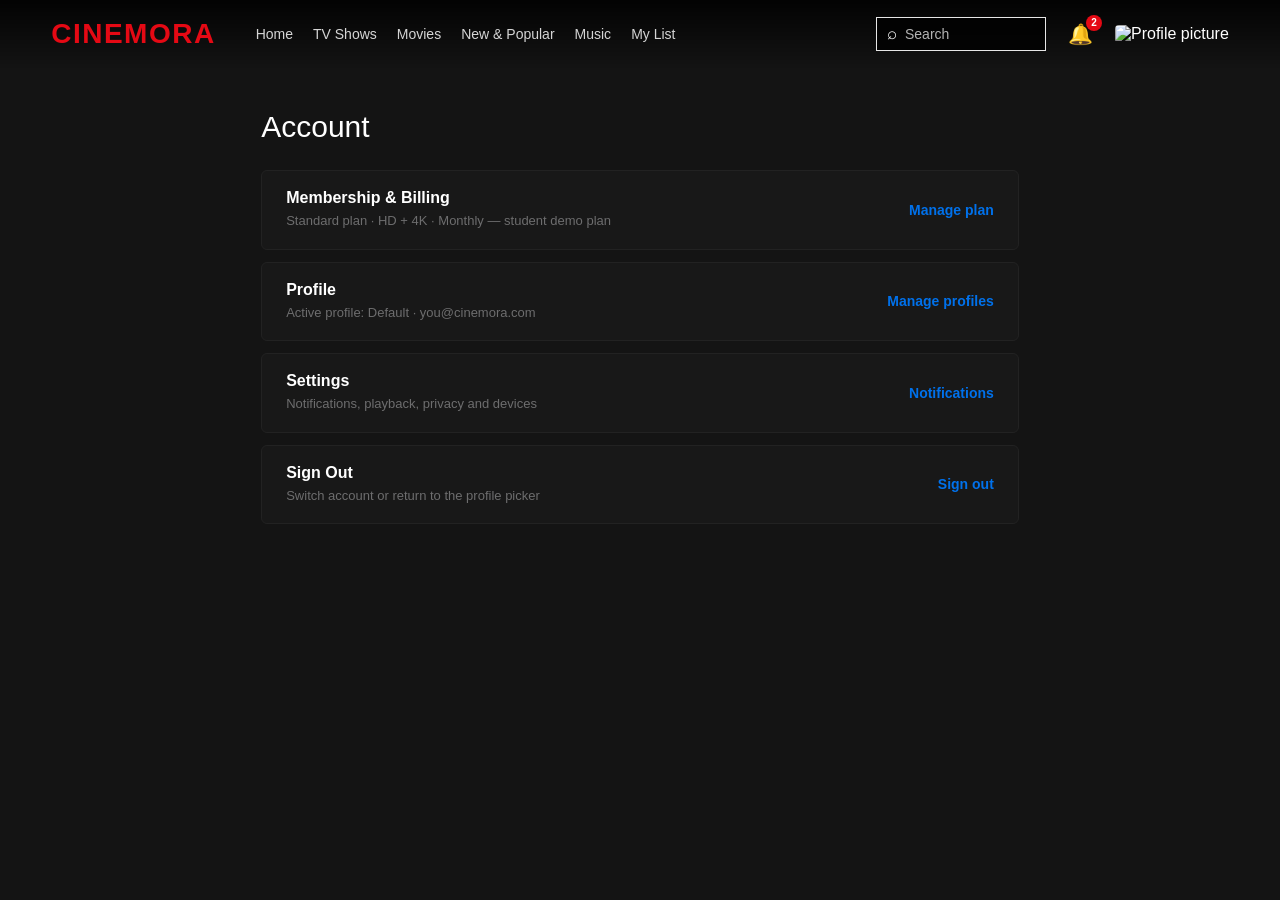
==== account.html @ a1ba240f "Initial commit: Netflix clone" ====
<!DOCTYPE html>
<html lang="en">
<head>
    <meta charset="UTF-8">
    <meta name="viewport" content="width=device-width, initial-scale=1.0">

    <title>N - Account</title>

    <link rel="icon" href="data:image/svg+xml,<svg xmlns='http://www.w3.org/2000/svg' viewBox='0 0 64 64'><rect width='64' height='64' rx='8' fill='%23E50914'/><text x='32' y='46' font-family='Arial,Helvetica,sans-serif' font-size='42' font-weight='bold' fill='%23FFFFFF' text-anchor='middle'>C</text></svg>">
    <link rel="stylesheet" href="assets/css/style.css">
    <link rel="stylesheet" href="assets/css/pages.css">
</head>
<body>

    <!-- NAVBAR -->
    <header class="navbar" id="navbar">

        <button class="hamburger" id="hamburger" aria-label="Open menu">☰</button>

        <a href="index.html" class="logo">
            <span class="logo-name" data-brand="name"></span>
        </a>

        <nav class="nav-links" id="nav-links">
            <a href="index.html">Home</a>
            <a href="index.html#tv-shows">TV Shows</a>
            <a href="index.html#movies">Movies</a>
            <a href="index.html#popular">New &amp; Popular</a>
            <a href="music.html">Music</a>
            <a href="favorites.html">My List</a>
        </nav>

        <div class="nav-right">

            <div class="search-box">
                <span>⌕</span>
                <input type="text" placeholder="Search">
            </div>

            <a href="notifications.html" class="icon-btn" id="bell" aria-label="Notifications" title="Notifications">🔔<span class="notif-dot" hidden></span></a>

            <div class="profile">
                <img src="https://i.pravatar.cc/56?img=12" alt="Profile picture">

                <div class="profile-menu">
                    <div class="profile-name"></div>

                    <a href="profiles.html">Manage Profiles</a>
                    <a href="account.html">Account</a>
                    <a href="#">Help Center</a>
                    <a href="profiles.html?signout=1">Sign Out</a>
                </div>
            </div>

        </div>

    </header>


    <!-- ACCOUNT -->
    <main class="account-main">

        <h1>Account</h1>

        <div class="acct-card">
            <div>
                <h3>Membership &amp; Billing</h3>
                <p>Standard plan · HD + 4K · Monthly — student demo plan</p>
            </div>
            <button class="acct-edit" id="plan-btn">Manage plan</button>
        </div>

        <div class="acct-card">
            <div>
                <h3>Profile</h3>
                <p id="account-profile">Watching as someone@cinemora.com</p>
            </div>
            <button class="acct-edit" id="profile-btn">Manage profiles</button>
        </div>

        <div class="acct-card">
            <div>
                <h3>Settings</h3>
                <p>Notifications, playback, privacy and devices</p>
            </div>
            <button class="acct-edit" id="notif-btn">Notifications</button>
        </div>

        <div class="acct-card">
            <div>
                <h3>Sign Out</h3>
                <p>Switch account or return to the profile picker</p>
            </div>
            <button class="acct-edit" id="signout-btn">Sign out</button>
        </div>

    </main>


    <!-- TOAST -->
    <div class="toast" id="toast" role="status" aria-live="polite" hidden></div>


    <script src="assets/js/config.js"></script>
    <script src="assets/js/branding.js"></script>
    <script src="assets/js/profile.js"></script>
    <script src="assets/js/account.js"></script>
</body>
</html>
---- assets/css/style.css ----
/* ============ VARIABLES & RESET ============ */

:root {
    --bg: #141414;
    --bg-soft: #181818;
    --bg-hover: #1f1f1f;
    --red: #e50914;
    --red-dark: #b20710;
    --text: #ffffff;
    --text-soft: #d5d5d5;
    --muted: #6d6d6e;
}

* {
    margin: 0;
    padding: 0;
    box-sizing: border-box;
}

html {
    scroll-behavior: smooth;
}

body {
    background-color: var(--bg);
    color: var(--text);
    font-family: 'Helvetica Neue', Helvetica, Arial, sans-serif;

    overflow-x: hidden;
}

a {
    text-decoration: none;
    color: inherit;
}

button {
    font-family: inherit;
    cursor: pointer;
}


/* ============ NAVBAR ============ */

.navbar {
    position: fixed;
    top: 0;
    left: 0;
    width: 100%;
    height: 68px;

    display: flex;
    align-items: center;
    gap: 30px;

    padding: 0 4%;

    background: linear-gradient(to bottom, rgba(0, 0, 0, 0.85), rgba(0, 0, 0, 0));
    transition: background-color 0.35s ease;

    z-index: 1000;
}

.navbar.scrolled {
    background-color: var(--bg);
    background-image: none;
}

.logo img {
    height: 30px;
    display: block;
}

.logo-name {
    font-size: 28px;
    font-weight: 800;
    line-height: 1;
    letter-spacing: 1.5px;
    color: #e50914;
    display: block;
    white-space: nowrap;
}

/* Hamburger */
.hamburger {
    display: none;

    border: none;
    background: none;

    color: var(--text);
    font-size: 26px;
    line-height: 1;
}


/* Nav links */

.nav-links {
    display: flex;
    align-items: center;
    gap: 20px;
    margin-left: 10px;
}

.nav-links a {
    font-size: 14px;
    color: var(--text-soft);
    transition: color 0.25s ease;
}

.nav-links a:hover,
.nav-links a.active {
    color: var(--text);
    font-weight: 600;
}


/* Right side */

.nav-right {
    display: flex;
    align-items: center;
    gap: 22px;

    margin-left: auto;
}

.search-box {
    display: flex;
    align-items: center;

    border: 1px solid rgba(255, 255, 255, 0.9);
    background-color: rgba(0, 0, 0, 0.75);

    padding: 6px 10px;
}

.search-box span {
    font-size: 17px;
    margin-right: 8px;
}

.search-box input {
    width: 130px;
    border: none;
    outline: none;
    background: transparent;
    color: var(--text);
    font-size: 14px;
}

.search-box input::placeholder {
    color: #b3b3b3;
}

.search-status {
    color: var(--muted);
    font-size: 15px;
    padding: 10px 0 20px;
}

/* Empty "My List" state */
.my-list-empty {
    text-align: center;
    padding: 3rem 1rem;
}

.my-list-empty .search-status {
    padding: 0;
    font-size: 1.1rem;
    font-weight: 600;
}

.btn-browse {
    display: inline-block;
    margin-top: 1.25rem;
    padding: 0.65rem 1.75rem;
    border: 1px solid var(--text);
    border-radius: 6px;
    background: var(--brand);
    color: var(--text);
    font-weight: 600;
    font-size: 0.95rem;
    cursor: pointer;
    text-decoration: none;
    transition: background 0.2s;
}

.btn-browse:hover {
    background: #e40f26;
}

.icon-btn {
    position: relative;
    border: none;
    background: none;
    font-size: 20px;
    color: var(--text);
}

.icon-btn .notif-dot {
    position: absolute;
    top: -7px;
    right: -9px;

    min-width: 16px;
    height: 16px;

    padding: 0 4px;

    background-color: var(--red);
    color: #fff;

    border-radius: 50%;
    font-size: 10px;
    font-weight: 700;
    line-height: 16px;
    text-align: center;
}

.icon-btn .notif-dot[hidden] {
    display: none;
}


/* Profile dropdown */

.profile {
    position: relative;
    cursor: pointer;
}

.profile > img {
    width: 34px;
    height: 34px;
    border-radius: 4px;
}

.profile-menu {
    display: none;

    position: absolute;
    top: 48px;
    right: 0;

    min-width: 200px;

    padding: 8px 0;

    background-color: var(--bg-soft);
    border: 1px solid #3a3a3a;
    box-shadow: 0 8px 20px rgba(0, 0, 0, 0.6);

    font-size: 13px;
}

.profile::after {
    content: "";
    display: block;

    position: absolute;
    top: 34px;
    left: 0;

    width: 100%;
    height: 18px;
}

.profile:hover .profile-menu {
    display: block;
}

.profile.open .profile-menu {
    display: block;
}

.profile-menu .profile-name {
    display: flex;
    align-items: center;
    gap: 10px;

    padding: 10px 15px;

    color: var(--text);
    border-bottom: 1px solid #3a3a3a;

    padding-bottom: 16px;
}

.profile-menu .profile-name img {
    width: 30px;
    height: 30px;
    border-radius: 4px;
}

.profile-menu a {
    display: block;
    padding: 12px 15px;
    color: var(--text-soft);
}

.profile-menu a:hover {
    color: var(--text);
    text-decoration: underline;
}


/* ============ HERO ============ */

.hero {
    min-height: clamp(520px, 84vh, 860px);

    display: flex;
    align-items: center;

    padding: 110px 4% 60px;

    background-size: cover;
    background-position: center top;
}

.hero-content {
    max-width: 560px;
    margin-top: 90px;
}

.badge {
    color: var(--red);
    font-size: clamp(15px, 1.8vw, 19px);
    font-weight: 700;
    letter-spacing: 1px;
    margin-bottom: 14px;
}

.hero h1 {
    font-size: clamp(34px, 6.5vw, 72px);
    line-height: 1.05;
    margin-bottom: 18px;
    text-shadow: 0 2px 10px rgba(0, 0, 0, 0.6);
}

.hero-info {
    display: flex;
    align-items: center;
    gap: 12px;

    font-size: 15px;
    color: var(--text-soft);

    margin-bottom: 18px;
}

.hero-info .age-chip {
    border: 1px solid var(--muted);
    padding: 1px 5px;
    font-size: 12px;
    background: rgba(0, 0, 0, 0.5);
}

.hero-description {
    font-size: clamp(14px, 1.5vw, 18px);
    line-height: 1.6;
    color: #eeeeee;
    text-shadow: 0 1px 4px rgba(0, 0, 0, 0.8);
}

.hero-buttons {
    display: flex;
    gap: 12px;
    margin-top: 26px;
}

.hero-buttons button {
    display: inline-flex;
    align-items: center;

    border: none;
    border-radius: 4px;

    padding: 12px 26px;

    font-size: 16px;
    font-weight: 600;

    transition: background-color 0.2s ease, transform 0.1s ease;
}

.hero-buttons button:active {
    transform: scale(0.97);
}

.btn-play {
    background-color: var(--text);
    color: #000;
}

.btn-play:hover {
    background-color: #d8d8d8;
}

.btn-more {
    background-color: rgba(109, 109, 110, 0.75);
    color: var(--text);
}

.btn-more:hover {
    background-color: rgba(109, 109, 110, 0.5);
}


/* ============ CONTENT SECTIONS ============ */

.main-content {
    position: relative;
    z-index: 2;

    margin-top: -55px;
}

.movie-section {
    margin-bottom: 42px;
    padding: 0 4%;
}

.movie-section h2 {
    font-size: 21px;
    font-weight: 700;
    margin-bottom: 14px;
}

.movie-row {
    display: grid;
    grid-template-columns: repeat(auto-fill, minmax(clamp(140px, 17vw, 280px), 1fr));
    gap: clamp(10px, 1.4vw, 18px);

    padding: 24px 0;
}

.movie-row[hidden] {
    display: none;
}


/* ============ MOVIE CARD ============ */

.movie-card {
    width: 100%;
    min-width: 0;

    position: relative;

    overflow: hidden;
    border-radius: 6px;

    cursor: pointer;
}

.movie-card img {
    display: block;

    width: 100%;
    height: auto;
    aspect-ratio: 2 / 3;

    object-fit: cover;
    border-radius: 6px;

    transition: transform 0.35s ease, filter 0.35s ease;
}

.movie-card:hover img {
    transform: scale(1.09);
}

.movie-card:hover img {
    filter: brightness(0.55);
}

/* Overlay shown on hover */
.card-overlay {
    position: absolute;
    inset: 0;

    display: flex;
    flex-direction: column;
    justify-content: flex-end;

    padding: 14px;

    opacity: 0;

    background: linear-gradient(to top, rgba(0, 0, 0, 0.95) 0%, rgba(0, 0, 0, 0.25) 70%, transparent 100%);

    transition: opacity 0.3s ease;
}

.movie-card:hover .card-overlay {
    opacity: 1;
}

.card-buttons {
    display: flex;
    gap: 8px;
    margin-bottom: 12px;
}

.mini-play,
.mini-plus,
.mini-info {
    width: 34px;
    height: 34px;

    display: flex;
    align-items: center;
    justify-content: center;

    border: 1px solid rgba(255, 255, 255, 0.6);
    border-radius: 50%;

    background: rgba(20, 20, 20, 0.75);
    color: var(--text);

    font-size: 14px;

    transition: background-color 0.2s ease, border-color 0.2s ease;
}

.mini-play {
    background: var(--text);
    color: #000;
    border-color: var(--text);
}

.mini-play:hover {
    background: #d8d8d8;
}

.mini-plus:hover,
.mini-info:hover {
    background: rgba(20, 20, 20, 1);
    border-color: var(--text);
}

/* Favorite heart state */
.mini-plus.favorited {
    color: #e50914;
    border-color: #e50914;
}

.mini-plus.favorited:hover {
    background: rgba(20, 20, 20, 1);
    border-color: #e50914;
}

.card-overlay h4 {
    font-size: 15px;
    margin-bottom: 6px;
}

.card-meta {
    font-size: 12px;
    color: #b3b3b3;
    line-height: 1.4;
}


/* Rank cards (trending) */

.rank-card {
    display: flex;
    align-items: flex-end;
    gap: 0;

    width: 100%;
    min-width: 0;
}

.rank {
    flex: 0 0 auto;
    min-width: 0;

    font-size: clamp(40px, 6vw, 105px);
    font-weight: 800;
    line-height: 1;

    color: rgba(255, 255, 255, 0.85);

    transform: translateX(10px);
    z-index: 1;
}

.rank-card .movie-card {
    flex: 1 1 auto;
    min-width: 0;
}


/* ============ FOOTER ============ */

.footer {
    padding: 55px 8% 35px;

    color: var(--muted);
}

.social-icons {
    display: flex;
    gap: 22px;
    margin-bottom: 28px;
}

.social-icons a {
    width: 24px;
    height: 24px;

    color: var(--text);
}

.social-icons svg {
    width: 100%;
    height: 100%;
    fill: currentColor;
}

.social-icons a:hover {
    color: #b3b3b3;
}

.footer-links {
    display: grid;
    grid-template-columns: repeat(4, 1fr);
    gap: 16px 20px;
}

.footer-links a {
    font-size: 13px;
}

.footer-links a:hover {
    text-decoration: underline;
}

.service-code {
    margin-top: 32px;

    border: 1px solid var(--muted);
    background: none;

    color: var(--muted);
    font-size: 13px;

    padding: 8px 14px;

    transition: color 0.2s ease, border-color 0.2s ease;
}

.service-code:hover {
    color: var(--text);
    border-color: #b3b3b3;
}

.copyright {
    margin-top: 24px;
    font-size: 12px;
}


/* ============ MODAL ============ */

.modal-backdrop {
    position: fixed;
    inset: 0;

    display: flex;
    align-items: center;
    justify-content: center;

    padding: 20px;

    background-color: rgba(0, 0, 0, 0.75);
    z-index: 2000;
}

.modal-backdrop[hidden] {
    display: none;
}

.modal {
    position: relative;

    width: 100%;
    max-width: 760px;

    max-height: calc(100vh - 40px);

    background-color: var(--bg-soft);

    border-radius: 8px;
    overflow-x: hidden;
    overflow-y: auto;

    animation: modal-pop 0.25s ease;
}

@keyframes modal-pop {
    from {
        opacity: 0;
        transform: scale(0.95) translateY(10px);
    }
    to {
        opacity: 1;
        transform: scale(1) translateY(0);
    }
}

.modal-close {
    position: absolute;
    top: 12px;
    right: 12px;

    width: 36px;
    height: 36px;

    border: none;
    border-radius: 50%;

    background-color: rgba(20, 20, 20, 0.8);
    color: var(--text);

    font-size: 16px;

    z-index: 5;

    transition: background-color 0.2s ease;
}

.modal-close:hover {
    background-color: #e50914;
}

.modal-hero {
    position: relative;

    aspect-ratio: 16 / 9;

    background-color: #000;
}

.modal-hero img,
.modal-hero iframe {
    position: absolute;
    inset: 0;

    width: 100%;
    height: 100%;
}

.modal-hero img {
    display: block;
    object-fit: cover;
}

.modal-hero iframe {
    display: none;
    border: none;
}

.modal-hero.playing iframe {
    display: block;
}

.modal-hero.playing img,
.modal-hero.playing .modal-hero-shade {
    display: none;
}

.modal-hero-shade {
    position: absolute;
    inset: 0;

    display: flex;
    flex-direction: column;
    justify-content: flex-end;

    padding: 24px 28px;

    background: linear-gradient(
        to top,
        rgba(24, 24, 24, 1) 0%,
        rgba(0, 0, 0, 0.35) 55%,
        transparent 100%
    );
}

.modal-hero-shade h3 {
    font-size: 26px;
    text-shadow: 0 2px 10px rgba(0, 0, 0, 0.8);
}

.modal-actions {
    display: flex;
    gap: 10px;
    margin-top: 16px;
}

.modal-actions .btn-play {
    padding: 10px 22px;
    font-size: 15px;
}

.btn-fav {
    border: none;
    border-radius: 4px;

    padding: 12px 22px;

    background-color: rgba(109, 109, 110, 0.7);
    color: var(--text);

    font-size: 15px;
    font-weight: 600;

    transition: background-color 0.2s ease;
}

.btn-fav:hover {
    background-color: rgba(109, 109, 110, 0.45);
}

.btn-fav.active {
    background-color: #333333;
    border: 1px solid #6d6d6e;
}

.modal-body {
    padding: 24px 28px 30px;
}

.modal-meta {
    display: flex;
    align-items: center;
    flex-wrap: wrap;
    gap: 10px;

    font-size: 13px;
    color: #b3b3b3;

    margin-bottom: 14px;
}

.modal-meta .age-chip {
    border: 1px solid var(--muted);
    padding: 1px 6px;
    font-size: 11px;
}

.modal-meta .rating-chip {
    color: #e50914;
    font-weight: 700;
}

.modal-description {
    font-size: 14px;
    line-height: 1.6;
    color: var(--text-soft);
}

.modal-facts {
    list-style: none;

    margin-top: 20px;
}

.modal-facts li {
    font-size: 13px;
    line-height: 1.7;
    color: var(--muted);
}

.modal-facts strong {
    color: var(--text);
    font-weight: 600;
}

.modal-facts span {
    color: #b3b3b3;
}

.modal-hero[hidden],
.modal-body[hidden] {
    display: none;
}

/* Loading + error states for the details modal */
.modal-status,
.modal-error {
    display: block;
    text-align: center;
    padding: 90px 28px;
}

.modal-status[hidden],
.modal-error[hidden] {
    display: none;
}

.modal-status .spinner {
    width: 48px;
    height: 48px;

    margin: 0 auto 18px;

    border: 4px solid rgba(255, 255, 255, 0.15);
    border-top-color: #e50914;
    border-radius: 50%;

    animation: modal-spin 0.8s linear infinite;
}

@keyframes modal-spin {
    to {
        transform: rotate(360deg);
    }
}

.modal-status p {
    font-size: 14px;
    color: var(--muted);
}

.modal-error p {
    font-size: 14px;
    color: var(--text-soft);
    margin-bottom: 20px;
}

.btn-retry {
    border: none;
    border-radius: 4px;

    padding: 10px 26px;

    background-color: #e50914;
    color: #ffffff;

    font-size: 15px;
    font-weight: 600;

    cursor: pointer;

    transition: background-color 0.2s ease;
}

.btn-retry:hover {
    background-color: #f40612;
}


/* ============ TRAILER SECTION ============ */

.trailer-section {
    padding: 0 28px 30px;
}

.trailer-title {
    font-size: 16px;
    font-weight: 600;
    color: var(--text);
    margin: 4px 0 12px;
}

.trailer-box {
    position: relative;
    display: block;
    width: 100%;
    aspect-ratio: 16 / 9;
    margin: 0;
    padding: 0;
    border: none;
    border-radius: 6px;
    overflow: hidden;
    background-color: #000;
    cursor: pointer;
    text-align: center;
}

.trailer-poster {
    position: absolute;
    inset: 0;
    width: 100%;
    height: 100%;
    object-fit: cover;
    display: block;
}

.trailer-box::after {
    content: "";
    position: absolute;
    inset: 0;
    background: rgba(0, 0, 0, 0.35);
    transition: background 0.2s ease;
}

.trailer-box:hover::after {
    background: rgba(0, 0, 0, 0.55);
}

.trailer-play {
    position: absolute;
    top: 50%;
    left: 50%;
    transform: translate(-50%, -50%);
    width: 64px;
    height: 64px;
    border-radius: 50%;
    background-color: #e50914;
    color: #fff;
    font-size: 24px;
    line-height: 64px;
    padding-left: 4px;
    z-index: 2;
    box-shadow: 0 4px 18px rgba(0, 0, 0, 0.6);
    transition: transform 0.2s ease;
}

.trailer-box:hover .trailer-play {
    transform: translate(-50%, -50%) scale(1.08);
}

.trailer-label {
    position: absolute;
    bottom: 14px;
    left: 50%;
    transform: translateX(-50%);
    z-index: 2;
    color: #fff;
    font-size: 13px;
    font-weight: 600;
    letter-spacing: 0.5px;
    background: rgba(0, 0, 0, 0.7);
    padding: 5px 14px;
    border-radius: 20px;
}

.trailer-frame {
    display: none;
    width: 100%;
    aspect-ratio: 16 / 9;
    border: none;
    border-radius: 6px;
    background-color: #000;
}

.trailer-section.playing .trailer-frame {
    display: block;
}

.trailer-section.playing .trailer-box {
    display: none;
}

.btn-watch {
    display: block;
    width: 100%;
    margin-top: 16px;
    padding: 12px 22px;
    border: none;
    border-radius: 4px;
    background-color: #e50914;
    color: #ffffff;
    font-size: 15px;
    font-weight: 700;
    cursor: pointer;
    transition: background-color 0.2s ease;
}

.btn-watch:hover {
    background-color: #f40612;
}

.btn-watch.hidden {
    display: none;
}

.btn-comments {
    margin-top: 10px;
    background-color: #2a2a2a;
}

.btn-comments:hover {
    background-color: #3a3a3a;
}


/* ============ MOVIE PLAYER ============ */

.player-backdrop {
    position: fixed;
    inset: 0;
    display: flex;
    align-items: center;
    justify-content: center;
    padding: 20px;
    background-color: rgba(0, 0, 0, 0.85);
    z-index: 3000;
}

.player-backdrop[hidden] {
    display: none;
}

.player-box {
    width: 100%;
    max-width: 880px;
    background-color: #000;
    border-radius: 8px;
    overflow: hidden;
    box-shadow: 0 20px 60px rgba(0, 0, 0, 0.8);
}

.player-topbar {
    display: flex;
    align-items: center;
    gap: 12px;
    padding: 10px 16px;
    background-color: #141414;
    color: var(--text);
}

.player-back,
.player-close {
    border: none;
    background: none;
    color: #fff;
    font-size: 18px;
    line-height: 1;
    padding: 6px 10px;
    cursor: pointer;
    border-radius: 4px;
}

.player-back:hover,
.player-close:hover {
    background-color: #e50914;
}

.player-title {
    flex: 1;
    font-size: 14px;
    font-weight: 600;
    white-space: nowrap;
    overflow: hidden;
    text-overflow: ellipsis;
}

.player-stage {
    position: relative;
    aspect-ratio: 16 / 9;
    background-color: #000;
}

.player-video {
    position: absolute;
    inset: 0;
    width: 100%;
    height: 100%;
    display: block;
    background-color: #000;
}

.player-controls {
    position: absolute;
    left: 0;
    right: 0;
    bottom: 0;
    display: none;
    align-items: center;
    gap: 10px;
    padding: 12px 14px;
    background: linear-gradient(to top, rgba(0, 0, 0, 0.85), rgba(0, 0, 0, 0));
    z-index: 5;
}

.player-stage:hover .player-controls,
.player-stage.controls-visible .player-controls {
    display: flex;
}

.player-btn {
    border: none;
    background: none;
    color: #fff;
    font-size: 16px;
    line-height: 1;
    padding: 6px;
    cursor: pointer;
}

.player-time {
    font-size: 12px;
    color: #fff;
    font-variant-numeric: tabular-nums;
    white-space: nowrap;
}

.player-seek {
    flex: 1;
    accent-color: #e50914;
    height: 4px;
    cursor: pointer;
}

.player-vol {
    width: 90px;
    accent-color: #e50914;
    height: 4px;
    cursor: pointer;
}

.player-unavailable {
    display: none;
    position: absolute;
    inset: 0;
    align-items: center;
    justify-content: center;
    text-align: center;
    padding: 24px;
    color: var(--text);
    font-size: 16px;
    font-weight: 600;
    background-color: #000;
    z-index: 4;
}

.player-unavailable[hidden] {
    display: none;
}

.player-unavailable.visible {
    display: flex;
}

.player-stage.controls-visible .player-unavailable.visible {
    display: flex;
}

.player-stage.unavailable-mode .player-controls {
    display: none;
}


/* ============ TABLET ============ */

@media (max-width: 900px) {

    .navbar {
        gap: 20px;
    }

    .nav-links {
        gap: 12px;
    }

    .nav-links a {
        font-size: 12px;
    }

    .search-box input {
        width: 90px;
    }

    .footer-links {
        grid-template-columns: repeat(3, 1fr);
    }
}


/* ============ SMALL TABLET: COLLAPSED NAVIGATION ============ */

@media (max-width: 768px) {

    .navbar {
        height: 64px;
        padding: 0 20px;
        gap: 14px;
    }

    .hamburger {
        display: block;
    }

    /* Dropdown menu (hamburger) */
    .nav-links {
        position: absolute;
        top: 64px;
        left: 0;

        display: none;
        flex-direction: column;
        align-items: flex-start;
        gap: 0;

        width: 100%;

        background-color: rgba(20, 20, 20, 0.97);

        padding: 8px 4% 14px;
    }

    .nav-links.open {
        display: flex;
    }

    .nav-links a {
        display: block;
        width: 100%;
        padding: 12px 0;
        font-size: 15px;
        border-bottom: 1px solid #262626;
    }

    .nav-links a.active,
    .nav-links a:hover {
        color: var(--text);
    }

    .nav-right {
        gap: 16px;
    }

    .profile-menu {
        min-width: 190px;
        max-width: calc(100vw - 40px);
    }

    .hero {
        padding: 100px 4% 50px;
    }

    .main-content {
        margin-top: -40px;
    }

    .movie-section {
        margin-bottom: 34px;
    }
}


/* ============ MOBILE ============ */

@media (max-width: 640px) {

    .navbar {
        height: 62px;
        padding: 0 18px;
        gap: 16px;
    }

    /* Keep the dropdown aligned to the shorter navbar height */
    .nav-links {
        top: 62px;
        padding: 8px 18px 14px;
    }

    .logo img {
        height: 24px;
    }

    .logo-name {
        font-size: 22px;
    }

    .nav-right {
        gap: 12px;
    }

    .search-box {
        padding: 5px 8px;
    }

    .search-box input {
        width: 60px;
        font-size: 12px;
    }

    .icon-btn {
        font-size: 17px;
    }

    .profile > img {
        width: 30px;
        height: 30px;
    }

    .hero {
        padding: 95px 20px 50px;
    }

    .hero-content {
        margin-top: 120px;
    }

    .hero-info {
        flex-wrap: wrap;
        font-size: 12px;
        gap: 8px;
    }

    .hero-buttons button {
        padding: 11px 16px;
        font-size: 14px;
    }

    .main-content {
        margin-top: -28px;
    }

    .movie-section {
        padding: 0 20px;
        margin-bottom: 30px;
    }

    .movie-section h2 {
        font-size: 19px;
    }

    /* -------- no fixed card sizes: clamp() in base rules handles all widths ---- */

    .card-overlay {
        padding: 10px;
    }

    .card-overlay h4 {
        font-size: 13px;
    }

    .card-meta {
        font-size: 11px;
        display: none;
    }

    .mini-play,
    .mini-plus,
    .mini-info {
        width: 28px;
        height: 28px;
        font-size: 11px;
    }

    .footer {
        padding: 40px 20px 25px;
    }

    .footer-links {
        grid-template-columns: repeat(2, 1fr);
        gap: 14px;
    }

    .modal-body {
        padding: 18px;
    }

    .modal-hero-shade {
        padding: 16px;
    }

    .modal-hero-shade h3 {
        font-size: 21px;
    }

    .modal-actions .btn-play,
    .btn-fav {
        padding: 10px 18px;
        font-size: 14px;
    }

    .modal-backdrop {
        padding: 0;
    }

    .modal {
        max-width: 100%;
        border-radius: 0;
        max-height: 100vh;
        overflow-y: auto;
    }

    .trailer-section {
        padding: 0 18px 22px;
    }

    .trailer-play {
        width: 52px;
        height: 52px;
        line-height: 52px;
        font-size: 20px;
    }

    .btn-watch {
        padding: 12px 16px;
        font-size: 14px;
    }

    .player-backdrop {
        padding: 0;
    }

    .player-box {
        max-width: 100%;
        border-radius: 0;
    }

    .player-vol {
        width: 60px;
    }
}


/* ============ TABLET LANDSCAPE / SMALL DESKTOP ============ */

@media (min-width: 769px) and (max-width: 1024px) {

    .hero h1 {
        font-size: 50px;
    }

    .hero-content {
        max-width: 520px;
    }

    .nav-right {
        gap: 18px;
    }
}


/* ============ LARGE DESKTOP ============ */

@media (min-width: 1440px) {

    .logo-name {
        font-size: 32px;
    }

    .modal {
        max-width: 840px;
    }

    .footer {
        padding-left: 12%;
        padding-right: 12%;
    }
}

@media (min-width: 1900px) {

    .movie-section h2 {
        font-size: 24px;
    }
}


/* ============ SMALL PHONES ============ */

@media (max-width: 420px) {

    .navbar {
        padding: 0 14px;
        gap: 12px;
    }

    .logo-name {
        font-size: 20px;
        letter-spacing: 1px;
    }

    .search-box {
        padding: 4px 7px;
    }

    .search-box input {
        width: 46px;
        font-size: 11px;
    }

    .hero {
        min-height: 480px;
        padding: 90px 16px 44px;
    }

    .hero-buttons {
        gap: 8px;
    }

    .hero-buttons button {
        padding: 10px 14px;
        font-size: 13px;
    }

    .movie-section {
        padding: 0 16px;
    }

    .modal-hero-shade h3 {
        font-size: 19px;
    }

    .modal-actions {
        flex-wrap: wrap;
    }

    .modal-actions .btn-play,
    .btn-fav {
        flex: 1 1 auto;
        justify-content: center;
    }
}


/* ============ TOUCH DEVICES ============ */

@media (hover: none) and (pointer: coarse) {

    .movie-card:hover img {
        transform: none;
    }

    .movie-card:hover .card-overlay {
        opacity: 1;
    }

    .card-overlay {
        opacity: 1;
        background: linear-gradient(to top, rgba(0, 0, 0, 0.9) 0%, rgba(0, 0, 0, 0.2) 75%, transparent 100%);
    }

    .card-overlay h4 {
        display: none;
    }

    .card-buttons {
        margin-bottom: 0;
    }

    .mini-play,
    .mini-plus,
    .mini-info {
        width: 34px;
        height: 34px;
        font-size: 14px;
    }
}
---- assets/css/pages.css ----
/* ============ AUXILIARY PAGES (profiles / notifications / comments / account) ============ */

.subpage-main {
    padding-top: 68px;
    min-height: 100vh;
}


/* ---------- Who's watching? (profiles.html) ---------- */

.choose-profile {
    min-height: 100vh;
    display: flex;
    flex-direction: column;
    align-items: center;
    justify-content: center;
    text-align: center;
    padding: 96px 16px 60px;
}

.choose-profile h1 {
    font-size: 34px;
    font-weight: 500;
    margin-bottom: 34px;
}

.profile-cards {
    display: flex;
    flex-wrap: wrap;
    gap: 28px;
    justify-content: center;
    max-width: 900px;
}

.pcard {
    width: 128px;
    cursor: pointer;
    border: none;
    background: none;
    padding: 0;
    text-align: center;
}

.pcard .pcard-img {
    position: relative;
    display: block;
}

.pcard img {
    width: 100%;
    aspect-ratio: 1 / 1;
    object-fit: cover;
    border-radius: 8px;
    border: 3px solid transparent;
}

.pcard span {
    display: block;
    margin-top: 12px;
    color: var(--muted);
    font-size: 15px;
}

.pcard .add-tile {
    display: flex;
    align-items: center;
    justify-content: center;
    width: 100%;
    aspect-ratio: 1 / 1;
    border-radius: 8px;
    background: #1f1f1f;
    border: 2px solid transparent;
    color: #888;
    font-size: 56px;
    font-weight: 300;
    margin-top: 0;
}

.pcard:hover .add-tile {
    border-color: var(--text);
    color: var(--text);
}

.pcard:hover img {
    border-color: var(--text);
}

.pcard:hover span {
    color: var(--text);
}

.pcard .pcard-remove {
    display: none;
    position: absolute;
    top: 6px;
    right: 6px;
    width: 26px;
    height: 26px;
    border: none;
    border-radius: 50%;
    background: rgba(0, 0, 0, 0.75);
    color: #fff;
    font-size: 14px;
    line-height: 1;
}

.managing .pcard .pcard-remove {
    display: block;
}

.profile-actions {
    margin-top: 42px;
    display: flex;
    gap: 16px;
    flex-wrap: wrap;
    justify-content: center;
}

.btn-ghost {
    background: transparent;
    color: var(--text-soft);
    border: 1px solid #6a6a6a;
    padding: 10px 22px;
    font-size: 14px;
    letter-spacing: 1px;
    margin-left: 8px;
}

.btn-ghost:hover {
    color: var(--text);
    border-color: var(--text);
}

.btn-solid {
    background: var(--red);
    color: #fff;
    border: none;
    padding: 10px 22px;
    font-size: 14px;
    border-radius: 4px;
}

.btn-solid:hover {
    background: var(--red-dark);
}

.add-profile-form {
    margin-top: 34px;
    padding: 24px;
    background: var(--bg-soft);
    border: 1px solid #2a2a2a;
    border-radius: 8px;
    width: 100%;
    max-width: 420px;
}

.add-profile-form input[type="text"] {
    width: 100%;
    padding: 12px;
    background: #222;
    border: 1px solid #3a3a3a;
    border-radius: 4px;
    color: var(--text);
    font-size: 14px;
    margin-bottom: 16px;
}

.avatar-picker {
    display: flex;
    gap: 12px;
    flex-wrap: wrap;
    margin-bottom: 20px;
}

.avatar-picker button {
    width: 52px;
    height: 52px;
    border-radius: 8px;
    overflow: hidden;
    border: 2px solid transparent;
    background: none;
    padding: 0;
}

.avatar-picker button img {
    width: 100%;
    height: 100%;
    object-fit: cover;
}

.avatar-picker button.selected {
    border-color: var(--red);
}


/* ---------- Notifications (notifications.html) ---------- */

.notif-page {
    max-width: 780px;
    margin: 0 auto;
    padding: 110px 4% 70px;
}

.notif-head {
    display: flex;
    align-items: center;
    justify-content: space-between;
    gap: 16px;
    flex-wrap: wrap;
    margin-bottom: 26px;
}

.notif-head h1 {
    font-size: 28px;
    font-weight: 500;
}

.notif-list {
    display: flex;
    flex-direction: column;
    gap: 10px;
}

.notif-item {
    display: flex;
    align-items: flex-start;
    gap: 14px;
    padding: 16px 18px;
    background: var(--bg-soft);
    border: 1px solid #222;
    border-left: 3px solid transparent;
    border-radius: 6px;
    cursor: pointer;
}

.notif-item.unread {
    border-left-color: var(--red);
    background: #1d1d1d;
}

.notif-icon {
    flex: none;
    width: 44px;
    height: 44px;
    border-radius: 50%;
    background: #2b2b2b;
    display: flex;
    align-items: center;
    justify-content: center;
    font-size: 20px;
}

.notif-body {
    flex: 1;
    min-width: 0;
}

.notif-body h4 {
    font-size: 15px;
    font-weight: 700;
}

.notif-body p {
    color: var(--text-soft);
    font-size: 14px;
    margin-top: 2px;
}

.notif-time {
    font-size: 12px;
    color: var(--muted);
    margin-top: 6px;
}

.notif-dot-here {
    flex: none;
    width: 9px;
    height: 9px;
    border-radius: 50%;
    background: var(--red);
    margin-top: 6px;
}

.notif-empty {
    text-align: center;
    color: var(--muted);
    padding: 70px 0;
}


/* ---------- Comments (comments.html) ---------- */

.comments-page {
    display: flex;
    min-height: 100vh;
}

.cm-panel {
    width: 340px;
    flex: none;
    border-right: 1px solid #222;
    background: var(--bg-soft);
}

.cm-search {
    position: sticky;
    top: 68px;
    z-index: 2;
    padding: 16px;
    border-bottom: 1px solid #222;
    background: var(--bg-soft);
}

.cm-search input {
    width: 100%;
    padding: 10px 12px;
    background: #222;
    border: 1px solid #3a3a3a;
    border-radius: 4px;
    color: var(--text);
    font-size: 14px;
}

.cm-titles {
    padding: 8px 0 24px;
}

.cm-title {
    display: flex;
    align-items: center;
    gap: 12px;
    width: 100%;
    padding: 12px 16px;
    border: none;
    border-left: 3px solid transparent;
    background: none;
    text-align: left;
    cursor: pointer;
}

.cm-title:hover {
    background: #202020;
}

.cm-title.active {
    border-left-color: var(--red);
    background: #212121;
}

.cm-title img {
    width: 44px;
    height: 62px;
    object-fit: cover;
    border-radius: 4px;
}

.cm-title .cm-title-txt {
    flex: 1;
    min-width: 0;
}

.cm-title h4 {
    font-size: 14px;
    font-weight: 600;
    white-space: nowrap;
    overflow: hidden;
    text-overflow: ellipsis;
}

.cm-title .cm-count {
    color: var(--muted);
    font-size: 12px;
    margin-top: 3px;
}

.cm-thread-pane {
    flex: 1;
    min-width: 0;
    padding: 40px 34px;
}

.cm-thread {
    max-width: 720px;
    margin: 0 auto;
}

.cm-thread-pick {
    color: var(--muted);
    text-align: center;
    padding-top: 90px;
}

.cm-thread h2 {
    font-size: 24px;
    font-weight: 600;
    margin-bottom: 4px;
}

.cm-thread-sub {
    color: var(--muted);
    font-size: 14px;
    margin-bottom: 24px;
}

.comment-form {
    display: flex;
    gap: 12px;
    align-items: flex-start;
    margin-bottom: 30px;
}

.comment-form > img {
    width: 44px;
    height: 44px;
    border-radius: 50%;
    flex: none;
}

.comment-form textarea {
    flex: 1;
    min-height: 82px;
    padding: 12px;
    background: #222;
    border: 1px solid #3a3a3a;
    border-radius: 6px;
    color: var(--text);
    font-size: 14px;
    font-family: inherit;
    resize: vertical;
    outline: none;
}

.comment-form textarea:focus {
    border-color: var(--text);
}

.btn-comment {
    align-self: flex-end;
    background: var(--red);
    color: #fff;
    border: none;
    border-radius: 4px;
    padding: 8px 18px;
    font-size: 14px;
}

.btn-comment:hover {
    background: var(--red-dark);
}

.btn-comment:disabled {
    opacity: 0.5;
    cursor: default;
}

.comment-item {
    display: flex;
    gap: 12px;
    padding: 14px 0;
    border-top: 1px solid #222;
}

.comment-item > img {
    width: 44px;
    height: 44px;
    border-radius: 50%;
    flex: none;
}

.comment-head {
    display: flex;
    align-items: baseline;
    gap: 10px;
    flex-wrap: wrap;
}

.comment-author {
    font-weight: 700;
    font-size: 14px;
}

.comment-author.me {
    color: var(--red);
}

.comment-time {
    color: var(--muted);
    font-size: 12px;
}

.comment-text {
    color: var(--text-soft);
    font-size: 14px;
    margin-top: 4px;
    line-height: 1.5;
}

.comment-actions {
    margin-top: 8px;
    display: flex;
    gap: 16px;
}

.comment-actions button {
    background: none;
    border: none;
    color: var(--muted);
    font-size: 13px;
    padding: 0;
}

.comment-actions button:hover {
    color: var(--text);
}

.comment-actions button.liked {
    color: var(--red);
}

.cm-nothing {
    color: var(--muted);
    text-align: center;
    padding: 50px 0;
}


/* ---------- Account (account.html) ---------- */

.account-main {
    max-width: 860px;
    margin: 0 auto;
    padding: 110px 4% 70px;
}

.account-main h1 {
    font-size: 30px;
    font-weight: 500;
    margin-bottom: 26px;
}

.acct-card {
    display: flex;
    justify-content: space-between;
    align-items: center;
    gap: 20px;
    flex-wrap: wrap;
    background: var(--bg-soft);
    border: 1px solid #222;
    border-radius: 6px;
    padding: 18px 24px;
    margin-bottom: 12px;
}

.acct-card h3 {
    font-size: 16px;
    margin-bottom: 4px;
}

.acct-card p {
    color: var(--muted);
    font-size: 13px;
    line-height: 1.5;
}

.acct-edit {
    background: none;
    border: none;
    color: #0071eb;
    font-size: 14px;
    font-weight: 600;
    white-space: nowrap;
}

.acct-edit:hover {
    text-decoration: underline;
}

.acct-membership {
    display: flex;
    gap: 12px;
    align-items: center;
}


/* ---------- Music (music.html) ---------- */

.music-page {
    max-width: 1600px;
    margin: 0 auto;
    padding: clamp(84px, 10vw, 120px) 4% 180px;
    min-height: 100vh;
}

.music-hero h1 {
    font-size: 38px;
    font-weight: 600;
    margin-bottom: 8px;
}

.music-hero p {
    color: var(--text-soft);
    max-width: 560px;
    margin-bottom: 28px;
}

.music-toolbar {
    display: flex;
    flex-direction: column;
    gap: 14px;
    margin-bottom: 34px;
}

.music-search {
    display: flex;
    align-items: center;
    gap: 10px;
    max-width: 520px;
    background: #222;
    border: 1px solid #3a3a3a;
    border-radius: 6px;
    padding: 12px 14px;
}

.music-search span {
    color: var(--muted);
    font-size: 18px;
}

.music-search input {
    flex: 1;
    background: none;
    border: none;
    outline: none;
    color: var(--text);
    font-size: 15px;
}

.music-search input:focus {
    border: none;
}

.genre-chips {
    display: flex;
    flex-wrap: wrap;
    gap: 10px;
}

.genre-chip {
    background: var(--bg-soft);
    border: 1px solid #3a3a3a;
    border-radius: 20px;
    color: var(--text-soft);
    padding: 7px 16px;
    font-size: 13px;
    cursor: pointer;
}

.genre-chip:hover {
    border-color: var(--red);
    color: var(--text);
}

.music-section h2 {
    font-size: 24px;
    font-weight: 600;
    margin-bottom: 18px;
}

.music-grid {
    display: grid;
    grid-template-columns: repeat(auto-fill, minmax(clamp(140px, 16vw, 210px), 1fr));
    gap: clamp(12px, 1.6vw, 22px);
}

.music-track {
    position: relative;
    cursor: pointer;
    border-radius: 8px;
    overflow: hidden;
    background: var(--bg-soft);
    border: 1px solid #222;
    transition: transform 0.15s ease;
}

.music-track:hover {
    transform: translateY(-4px);
    border-color: #3a3a3a;
}

.music-track-cover {
    position: relative;
    aspect-ratio: 1 / 1;
}

.music-track-cover img {
    width: 100%;
    height: 100%;
    object-fit: cover;
    display: block;
}

.music-track-play {
    position: absolute;
    right: 8px;
    bottom: 8px;
    width: 42px;
    height: 42px;
    border: none;
    border-radius: 50%;
    background: var(--red);
    color: #fff;
    font-size: 16px;
    opacity: 0;
    transform: translateY(4px);
    transition: opacity 0.15s ease, transform 0.15s ease;
}

.music-track:hover .music-track-play,
.music-track.is-current .music-track-play {
    opacity: 1;
    transform: translateY(0);
}

.music-track.is-current {
    border-color: var(--red);
}

.music-track-info {
    padding: 10px 12px 12px;
    min-height: 62px;
}

.music-track-info h4 {
    font-size: 14px;
    font-weight: 600;
    white-space: nowrap;
    overflow: hidden;
    text-overflow: ellipsis;
}

.music-track-info p {
    color: var(--muted);
    font-size: 13px;
    margin-top: 2px;
    white-space: nowrap;
    overflow: hidden;
    text-overflow: ellipsis;
}

.music-track-dur {
    position: absolute;
    bottom: 8px;
    right: 12px;
    background: rgba(0, 0, 0, 0.75);
    border-radius: 3px;
    padding: 2px 6px;
    font-size: 11px;
    color: #fff;
}

.music-status {
    color: var(--muted);
    text-align: center;
    padding: 30px 0;
}

.music-status[hidden] {
    display: none;
}

.btn-load {
    display: block;
    margin: 26px auto 0;
    background: transparent;
    color: var(--text-soft);
    border: 1px solid #3a3a3a;
    border-radius: 4px;
    padding: 10px 26px;
    font-size: 14px;
    letter-spacing: 1px;
    cursor: pointer;
}

.btn-load:hover {
    color: var(--text);
    border-color: var(--text);
}

.btn-load[hidden] {
    display: none;
}

.music-albums {
    margin-top: 40px;
}

.music-albums-row {
    display: flex;
    gap: 16px;
    overflow-x: auto;
    -webkit-overflow-scrolling: touch;
    padding-bottom: 10px;
}

.album-card {
    flex: none;
    width: 150px;
    cursor: pointer;
    outline: none;
}

.album-card img {
    width: 100%;
    aspect-ratio: 1 / 1;
    object-fit: cover;
    border-radius: 8px;
    border: 2px solid transparent;
}

.album-card:hover img,
.album-card:focus-visible img {
    border-color: var(--red);
}

.album-card h4 {
    font-size: 14px;
    font-weight: 600;
    margin-top: 9px;
    white-space: nowrap;
    overflow: hidden;
    text-overflow: ellipsis;
}

.album-card p {
    color: var(--muted);
    font-size: 13px;
    margin-top: 2px;
    white-space: nowrap;
    overflow: hidden;
    text-overflow: ellipsis;
}

.music-section[hidden] {
    display: none;
}


/* ---------- Player bar ---------- */

.music-player {
    position: fixed;
    left: 0;
    right: 0;
    bottom: 0;
    z-index: 50;
    display: flex;
    align-items: center;
    gap: 16px;
    padding: 12px 4%;
    background: #101010;
    border-top: 1px solid #2a2a2a;
}

.music-player[hidden] {
    display: none;
}

.np-left {
    display: flex;
    align-items: center;
    gap: 12px;
    flex: 1;
    min-width: 0;
}

.np-left img {
    width: 54px;
    height: 54px;
    object-fit: cover;
    border-radius: 6px;
    flex: none;
}

.np-info {
    min-width: 0;
}

.np-info h4 {
    font-size: 14px;
    font-weight: 600;
    white-space: nowrap;
    overflow: hidden;
    text-overflow: ellipsis;
}

.np-info span {
    color: var(--muted);
    font-size: 13px;
    white-space: nowrap;
    overflow: hidden;
    text-overflow: ellipsis;
    display: block;
}

.np-center {
    flex: 2;
    display: flex;
    flex-direction: column;
    align-items: center;
    gap: 8px;
    min-width: 0;
}

.np-buttons {
    display: flex;
    align-items: center;
    gap: 18px;
}

.np-buttons button {
    background: none;
    border: none;
    color: var(--text-soft);
    font-size: 16px;
    cursor: pointer;
    padding: 2px;
}

.np-buttons button:hover {
    color: var(--text);
}

.np-buttons .np-toggle {
    font-size: 22px;
    color: var(--text);
}

.np-timeline {
    display: flex;
    align-items: center;
    gap: 10px;
    width: 100%;
    max-width: 460px;
}

.np-timeline span {
    font-size: 12px;
    color: var(--muted);
    min-width: 34px;
    text-align: center;
}

.np-timeline input,
.music-player input[type="range"] {
    flex: 1;
    accent-color: var(--red);
    cursor: pointer;
}

.np-right {
    flex: 1;
    display: flex;
    align-items: center;
    gap: 10px;
    justify-content: flex-end;
}

.np-right span {
    color: var(--muted);
    font-size: 14px;
}

.np-right input[type="range"] {
    width: 90px;
}

@media (max-width: 700px) {
    .music-player {
        flex-wrap: wrap;
        padding-bottom: 10px;
    }

    .np-left {
        flex: auto;
        width: 100%;
    }

    .np-right {
        display: none;
    }
}


/* ---------- Responsive tweaks ---------- */

@media (max-width: 900px) {
    .comments-page {
        flex-direction: column;
    }

    .cm-panel {
        width: 100%;
        border-right: none;
        border-bottom: 1px solid #222;
    }

    .cm-titles {
        display: flex;
        overflow-x: auto;
        padding: 8px;
    }

    .cm-title {
        flex: none;
        width: auto;
        border-left: none;
        border-bottom: 3px solid transparent;
        flex-direction: column;
        gap: 6px;
    }

    .cm-title.active {
        border-bottom-color: var(--red);
    }

    .cm-title img {
        width: 60px;
        height: 86px;
    }

    .cm-title h4 {
        max-width: 90px;
    }
}


/* ============ RESPONSIVE REFINEMENTS ============ */

@media (max-width: 768px) and (min-width: 641px) {

    .music-grid {
        gap: 14px;
    }
}

@media (max-width: 640px) {

    .choose-profile h1 {
        font-size: 26px;
    }

    .profile-cards {
        gap: 20px;
    }

    .pcard {
        width: 108px;
    }

    .choose-profile {
        padding: 80px 12px 50px;
    }

    .cm-thread-pane {
        padding: 26px 16px;
    }

    .notif-page,
    .account-main {
        padding-left: 5%;
        padding-right: 5%;
    }

    .music-page {
        padding: 100px 5% 170px;
    }

    .music-hero h1 {
        font-size: 30px;
    }

    .music-search {
        padding: 10px 12px;
    }

    .music-grid {
        gap: 14px;
    }

    .album-card {
        width: 132px;
    }

    .np-timeline {
        max-width: 90%;
    }

    .np-buttons {
        gap: 16px;
    }
}

@media (max-width: 420px) {

    .pcard {
        width: 96px;
    }

    .profile-cards {
        gap: 14px;
    }

    .genre-chip {
        padding: 6px 12px;
        font-size: 12px;
    }

    .music-track-info h4 {
        font-size: 13px;
    }
}
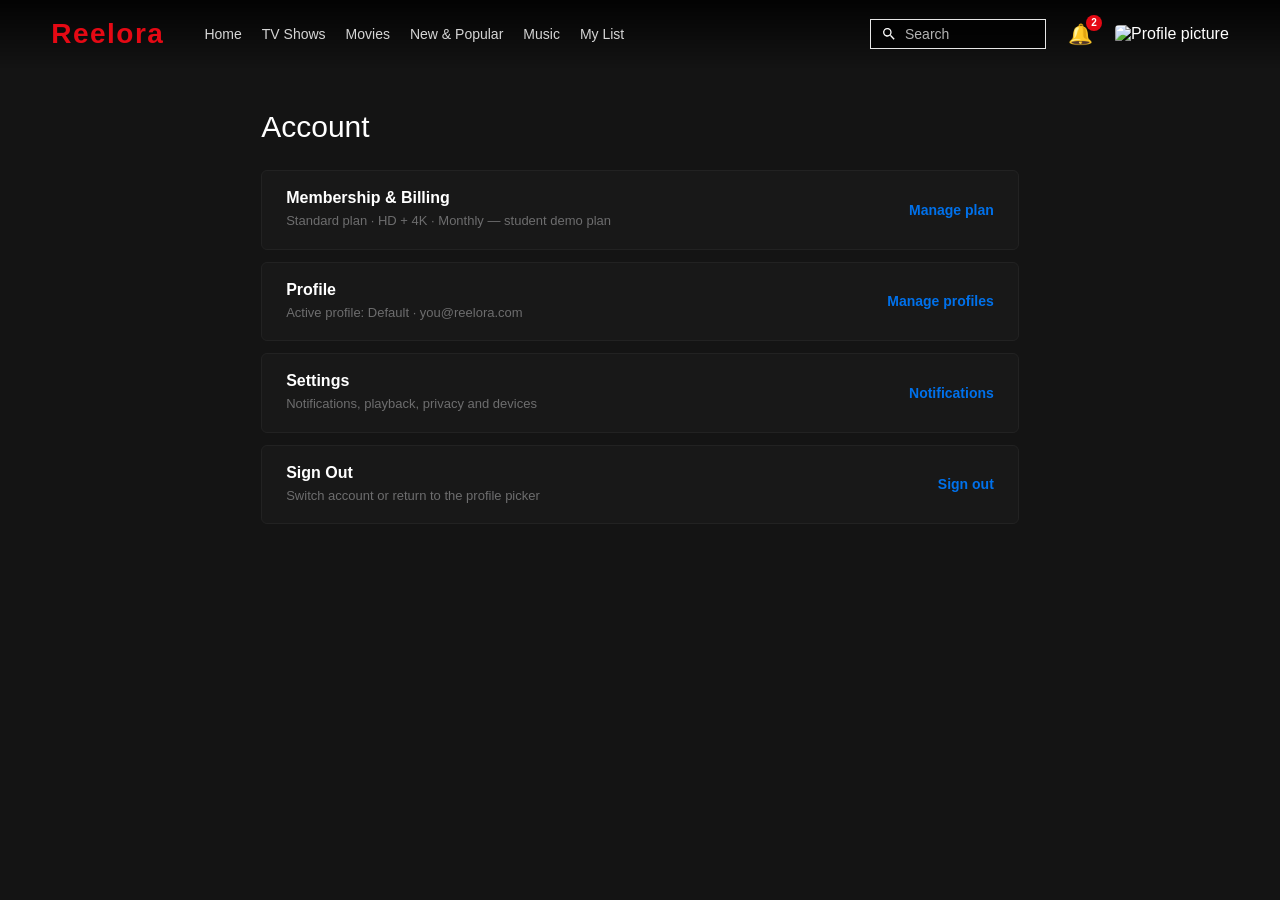
==== commit 4ab5e9c1: "Reelora" ====
--- a/account.html
+++ b/account.html
@@ -15,7 +15,7 @@
     <!-- NAVBAR -->
     <header class="navbar" id="navbar">
 
-        <button class="hamburger" id="hamburger" aria-label="Open menu">☰</button>
+        <button class="hamburger" id="hamburger" aria-label="Open menu">&#x2630;</button>
 
         <a href="index.html" class="logo">
             <span class="logo-name" data-brand="name"></span>
@@ -33,11 +33,11 @@
         <div class="nav-right">
 
             <div class="search-box">
-                <span>⌕</span>
+                <span><svg viewBox="0 0 24 24" aria-hidden="true" focusable="false"><path d="M15.5 14h-.79l-.28-.27a6.5 6.5 0 1 0-.7.7l.27.28v.79l5 4.99L20.49 19l-4.99-5zM9.5 14A4.5 4.5 0 1 1 14 9.5 4.5 4.5 0 0 1 9.5 14z"/></svg></span>
                 <input type="text" placeholder="Search">
             </div>
 
-            <a href="notifications.html" class="icon-btn" id="bell" aria-label="Notifications" title="Notifications">🔔<span class="notif-dot" hidden></span></a>
+            <a href="notifications.html" class="icon-btn" id="bell" aria-label="Notifications" title="Notifications">&#x1F514;<span class="notif-dot" hidden></span></a>
 
             <div class="profile">
                 <img src="https://i.pravatar.cc/56?img=12" alt="Profile picture">
@@ -65,7 +65,7 @@
         <div class="acct-card">
             <div>
                 <h3>Membership &amp; Billing</h3>
-                <p>Standard plan · HD + 4K · Monthly — student demo plan</p>
+                <p>Standard plan &#x00B7; HD + 4K &#x00B7; Monthly &#x2014; student demo plan</p>
             </div>
             <button class="acct-edit" id="plan-btn">Manage plan</button>
         </div>
@@ -73,7 +73,7 @@
         <div class="acct-card">
             <div>
                 <h3>Profile</h3>
-                <p id="account-profile">Watching as someone@cinemora.com</p>
+                <p id="account-profile">Watching as someone@reelora.com</p>
             </div>
             <button class="acct-edit" id="profile-btn">Manage profiles</button>
         </div>
@@ -101,6 +101,7 @@
     <div class="toast" id="toast" role="status" aria-live="polite" hidden></div>
 
 
+    <script src="assets/js/config.local.js"></script>
     <script src="assets/js/config.js"></script>
     <script src="assets/js/branding.js"></script>
     <script src="assets/js/profile.js"></script>
--- a/assets/css/style.css
+++ b/assets/css/style.css
@@ -141,6 +141,13 @@
     margin-right: 8px;
 }
 
+.search-box span svg {
+    display: block;
+    width: 16px;
+    height: 16px;
+    fill: currentColor;
+}
+
 .search-box input {
     width: 130px;
     border: none;
@@ -170,6 +177,13 @@
     padding: 0;
     font-size: 1.1rem;
     font-weight: 600;
+}
+
+#my-list-empty-hint,
+#search-empty-hint {
+    color: var(--muted);
+    font-size: 14px;
+    margin-top: 8px;
 }
 
 .btn-browse {
@@ -191,6 +205,69 @@
     background: #e40f26;
 }
 
+/* Search filters (All / Movies / TV / genres) */
+.search-filters {
+    display: flex;
+    flex-wrap: wrap;
+    gap: 8px;
+    margin: 4px 0 4px;
+}
+
+.search-filter {
+    padding: 6px 14px;
+    border: 1px solid #444;
+    border-radius: 999px;
+    background: transparent;
+    color: #ccc;
+    font-size: 13px;
+    cursor: pointer;
+    transition: background-color 0.2s, border-color 0.2s, color 0.2s;
+}
+
+.search-filter:hover {
+    border-color: var(--text);
+    color: var(--text);
+}
+
+.search-filter.active {
+    background: var(--brand);
+    border-color: var(--brand);
+    color: #fff;
+}
+
+/* Skeleton loading cards */
+.row-skeleton {
+    display: grid;
+    grid-template-columns: repeat(auto-fill, minmax(clamp(140px, 17vw, 280px), 1fr));
+    gap: clamp(10px, 1.4vw, 18px);
+    padding: 24px 0;
+}
+
+.row-skeleton[hidden] {
+    display: none;
+}
+
+.skeleton-card {
+    aspect-ratio: 2 / 3;
+    border-radius: 6px;
+    background: linear-gradient(90deg, #222 25%, #2d2d2d 50%, #222 75%);
+    background-size: 200% 100%;
+    animation: shimmer 1.3s linear infinite;
+}
+
+@keyframes shimmer {
+    from { background-position: 200% 0; }
+    to { background-position: -200% 0; }
+}
+
+/* Search empty state */
+.search-empty-icon {
+    display: block;
+    font-size: 42px;
+    line-height: 1;
+    margin-bottom: 10px;
+}
+
 .icon-btn {
     position: relative;
     border: none;
@@ -475,6 +552,24 @@
 
 .movie-card:hover img {
     filter: brightness(0.55);
+}
+
+/* Continue Watching progress bar (bottom of the poster) */
+.cw-track {
+    position: absolute;
+    left: 0;
+    right: 0;
+    bottom: 0;
+    height: 4px;
+    background: rgba(255, 255, 255, 0.3);
+    z-index: 3;
+}
+
+.cw-track i {
+    display: block;
+    height: 100%;
+    width: 0;
+    background: var(--brand);
 }
 
 /* Overlay shown on hover */
@@ -1195,6 +1290,17 @@
     line-height: 1;
     padding: 6px;
     cursor: pointer;
+
+    display: inline-flex;
+    align-items: center;
+    justify-content: center;
+}
+
+.player-btn svg {
+    width: 20px;
+    height: 20px;
+    fill: currentColor;
+    pointer-events: none;
 }
 
 .player-time {
--- a/assets/css/pages.css
+++ b/assets/css/pages.css
@@ -924,6 +924,17 @@
     font-size: 16px;
     cursor: pointer;
     padding: 2px;
+
+    display: inline-flex;
+    align-items: center;
+    justify-content: center;
+}
+
+.np-buttons button svg {
+    width: 16px;
+    height: 16px;
+    fill: currentColor;
+    pointer-events: none;
 }
 
 .np-buttons button:hover {
@@ -933,6 +944,11 @@
 .np-buttons .np-toggle {
     font-size: 22px;
     color: var(--text);
+}
+
+.np-buttons .np-toggle svg {
+    width: 22px;
+    height: 22px;
 }
 
 .np-timeline {
